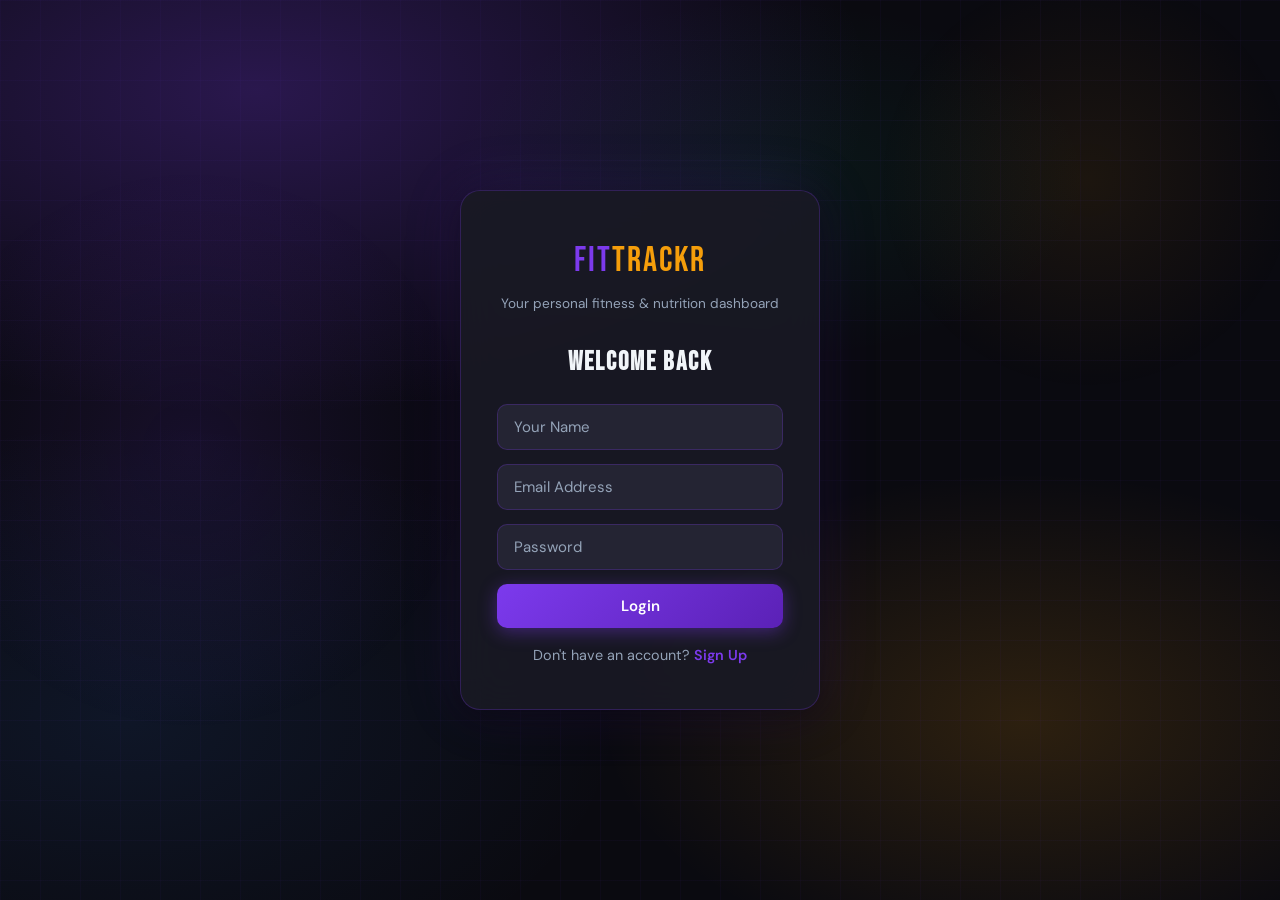
==== index.html @ 2996404b "Add files via upload" ====
<!DOCTYPE html>
<html lang="en">
<head>
  <meta charset="UTF-8">
  <meta name="viewport" content="width=device-width, initial-scale=1.0">
  <title>FitTrackr — Login</title>
  <link rel="stylesheet" href="style.css">
</head>
<body class="auth-page">

  <div class="auth-card">
    <div class="logo">FIT<span style="color:var(--accent)">TRACKR</span></div>
    <p class="tagline">Your personal fitness & nutrition dashboard</p>

    <h2>WELCOME BACK</h2>

    <div id="alertBox" class="alert"></div>

    <form id="loginForm" novalidate>
      <input type="text"     id="name"     class="input-box" placeholder="Your Name"     required autocomplete="name">
      <input type="email"    id="email"    class="input-box" placeholder="Email Address" required autocomplete="email">
      <input type="password" id="password" class="input-box" placeholder="Password"      required autocomplete="current-password">
      <button type="submit" class="btn btn-primary" id="loginBtn">
        <span id="btnText">Login</span>
      </button>
    </form>

    <p class="auth-link">Don't have an account? <a href="signup.html">Sign Up</a></p>
  </div>

  <script>
    // Redirect if already logged in
    if (localStorage.getItem("isLoggedIn") === "true") {
      window.location.href = "dashboard.html";
    }

    const alertBox   = document.getElementById("alertBox");
    const loginForm  = document.getElementById("loginForm");
    const btnText    = document.getElementById("btnText");

    function showAlert(msg, type = "error") {
      alertBox.textContent = msg;
      alertBox.className = `alert alert-${type} show`;
    }

    loginForm.addEventListener("submit", async function (e) {
      e.preventDefault();

      const name     = document.getElementById("name").value.trim();
      const email    = document.getElementById("email").value.trim();
      const password = document.getElementById("password").value;

      if (!name || !email || !password) {
        return showAlert("Please fill in all fields.");
      }

      btnText.textContent = "Logging in…";
      document.getElementById("loginBtn").disabled = true;

      try {
        const res = await fetch("http://localhost:3000/login", {
          method: "POST",
          headers: { "Content-Type": "application/json" },
          body: JSON.stringify({ name, email, password })
        });
        const data = await res.json();

        if (res.ok && data.message === "Login successful") {
          localStorage.setItem("isLoggedIn", "true");
          localStorage.setItem("username", data.name);
          showAlert("Login successful! Redirecting…", "success");
          setTimeout(() => window.location.href = "dashboard.html", 900);
        } else {
          showAlert(data.message || "Invalid credentials. Please try again.");
          btnText.textContent = "Login";
          document.getElementById("loginBtn").disabled = false;
        }
      } catch (err) {
        showAlert("Network error. Is the server running?");
        btnText.textContent = "Login";
        document.getElementById("loginBtn").disabled = false;
      }
    });
  </script>
</body>
</html>
---- style.css ----
/* ===========================
   FitTrackr — Global Styles
   =========================== */

@import url('https://fonts.googleapis.com/css2?family=Bebas+Neue&family=DM+Sans:wght@300;400;500;600;700&display=swap');

/* ── DARK MODE (default) ── */
:root {
  --primary:      #7c3aed;
  --primary-dark: #5b21b6;
  --accent:       #f59e0b;
  --accent2:      #10b981;
  --danger:       #ef4444;
  --bg:           #0f0f13;
  --surface:      #1a1a24;
  --surface2:     #242433;
  --border:       rgba(124,58,237,0.25);
  --text:         #f1f5f9;
  --muted:        #94a3b8;
  --shadow:       0 8px 32px rgba(0,0,0,0.4);
  --radius:       14px;

/* ── LIGHT MODE — applied when body has class="light-mode" ── */
body.light-mode {
  --bg:      #f4f4f8;
  --surface:  #ffffff;
  --surface2: #ebebf3;
  --border:   rgba(124,58,237,0.18);
  --text:     #1a1a2e;
  --muted:    #64748b;
  --shadow:   0 8px 32px rgba(0,0,0,0.10);
}
body.light-mode .sidebar        { background: #ffffff; border-right: 1px solid rgba(124,58,237,0.15); }
body.light-mode .sidebar-logo   { color: var(--primary); }
body.light-mode .nav-item       { color: #64748b; }
body.light-mode .nav-item:hover,
body.light-mode .nav-item.active{ background: rgba(124,58,237,0.10); color: #1a1a2e; }
body.light-mode .card           { background: #ffffff; border-color: rgba(124,58,237,0.15); }
body.light-mode .stat-card      { background: #ffffff; }
body.light-mode .form-input,
body.light-mode .form-select,
body.light-mode .input-box      { background: #f4f4f8; color: #1a1a2e; border-color: rgba(124,58,237,0.2); }
body.light-mode .form-input::placeholder,
body.light-mode .input-box::placeholder { color: #94a3b8; }
body.light-mode .btn-secondary  { background: #ebebf3; color: #1a1a2e; }
body.light-mode .history-item   { background: #ebebf3; }
body.light-mode .workout-table td { color: #1a1a2e; }
body.light-mode .day-block      { background: #f4f4f8; }
body.light-mode .exercise-table td { color: #1a1a2e; }
body.light-mode .chart-wrap     { background: #ebebf3; }
body.light-mode .main-content   { background: #f4f4f8; }
body.light-mode .auth-card      { background: rgba(255,255,255,0.95); }
body.light-mode .btn-logout     { background: rgba(239,68,68,0.08); }
  --font-head:    'Bebas Neue', sans-serif;
  --font-body:    'DM Sans', sans-serif;
}

*, *::before, *::after { box-sizing: border-box; margin: 0; padding: 0; }
html  { scroll-behavior: smooth; }

body {
  font-family: var(--font-body);
  background:  var(--bg);
  color:       var(--text);
  min-height:  100vh;
  line-height: 1.6;
}

/* ─── Auth pages (login + signup) ─── */
body.auth-page {
  display:         flex;
  align-items:     center;
  justify-content: center;
  position:        relative;
  overflow:        hidden;

  /* Deep dark base */
  background-color: #0a0a10;

  /* Layered gradient mesh — no image needed */
  background-image:
    radial-gradient(ellipse 80% 60% at 20% 10%,  rgba(124,58,237,0.28) 0%, transparent 60%),
    radial-gradient(ellipse 60% 50% at 80% 80%,  rgba(245,158,11,0.15) 0%, transparent 55%),
    radial-gradient(ellipse 50% 40% at 60% 20%,  rgba(16,185,129,0.08) 0%, transparent 50%),
    radial-gradient(ellipse 70% 60% at 10% 80%,  rgba(59,130,246,0.10) 0%, transparent 55%);
}

/* Animated floating orbs for depth */
body.auth-page::before {
  content:       '';
  position:      fixed; inset: 0;
  z-index:       0;
  pointer-events: none;

  background-image:
    radial-gradient(circle 400px at 15% 50%, rgba(124,58,237,0.12) 0%, transparent 70%),
    radial-gradient(circle 300px at 85% 20%, rgba(245,158,11,0.08) 0%, transparent 70%);

  animation: bgFloat 12s ease-in-out infinite alternate;
}

body.auth-page::after {
  content:  '';
  position: fixed; inset: 0;
  z-index:  0;
  pointer-events: none;

  /* Subtle grid pattern overlay */
  background-image:
    linear-gradient(rgba(124,58,237,0.04) 1px, transparent 1px),
    linear-gradient(90deg, rgba(124,58,237,0.04) 1px, transparent 1px);
  background-size: 40px 40px;
}

@keyframes bgFloat {
  0%   { transform: translate(0, 0) scale(1); }
  50%  { transform: translate(20px, -15px) scale(1.05); }
  100% { transform: translate(-10px, 10px) scale(0.98); }
}

.auth-card {
  position:        relative; z-index: 1;
  background:      rgba(26,26,36,0.92);
  border:          1px solid var(--border);
  backdrop-filter: blur(20px);
  padding:         42px 36px;
  border-radius:   20px;
  width:           360px;
  box-shadow:      var(--shadow), 0 0 60px rgba(124,58,237,0.15);
  animation:       fadeUp 0.5s ease both;
}
.auth-card .logo {
  font-family:    var(--font-head);
  font-size:      2.2rem;
  letter-spacing: 2px;
  color:          var(--primary);
  text-align:     center;
  margin-bottom:  4px;
}
.auth-card .tagline {
  text-align:    center;
  color:         var(--muted);
  font-size:     .85rem;
  margin-bottom: 28px;
}
.auth-card h2 {
  font-family:    var(--font-head);
  letter-spacing: 2px;
  font-size:      1.6rem;
  margin-bottom:  20px;
  text-align:     center;
  color:          var(--text);
}

/* ─── Inputs ─── */
.input-box {
  width:        100%;
  padding:      12px 16px;
  margin-bottom: 14px;
  background:   var(--surface2);
  border:       1px solid var(--border);
  border-radius: 10px;
  color:        var(--text);
  font-family:  var(--font-body);
  font-size:    15px;
  transition:   border-color .2s, box-shadow .2s;
  outline:      none;
}
.input-box:focus {
  border-color: var(--primary);
  box-shadow:   0 0 0 3px rgba(124,58,237,0.18);
}
.input-box::placeholder { color: var(--muted); }

/* ─── Buttons ─── */
.btn {
  display:         inline-flex;
  align-items:     center;
  justify-content: center;
  gap:             8px;
  padding:         12px 20px;
  border:          none;
  border-radius:   10px;
  font-family:     var(--font-body);
  font-size:       15px;
  font-weight:     600;
  cursor:          pointer;
  transition:      transform .15s, box-shadow .2s, opacity .2s;
}
.btn:hover  { transform: translateY(-1px); opacity: .92; }
.btn:active { transform: translateY(0); }
.btn:disabled { opacity: .5; cursor: not-allowed; transform: none; }

.btn-primary   { width:100%; background: linear-gradient(135deg, var(--primary), var(--primary-dark)); color:#fff; box-shadow: 0 4px 18px rgba(124,58,237,0.4); }
.btn-secondary { background: var(--surface2); color: var(--text); border: 1px solid var(--border); }
.btn-danger    { background: var(--danger);  color: #fff; }
.btn-success   { background: var(--accent2); color: #fff; }
.btn-warning   { background: var(--accent);  color: #111; }
.btn-google    { width:100%; background:#fff; color:#444; font-weight:600; margin-bottom:12px; border:1px solid #ddd; }
.btn-ai        { background: linear-gradient(135deg, #7c3aed, #f59e0b); color:#fff; box-shadow: 0 4px 18px rgba(124,58,237,0.35); }

.auth-link   { text-align:center; margin-top:16px; color:var(--muted); font-size:.9rem; }
.auth-link a { color:var(--primary); text-decoration:none; font-weight:600; }
.auth-link a:hover { text-decoration: underline; }

/* ─── App shell (sidebar + main) ─── */
.app-shell { display: flex; min-height: 100vh; }

.sidebar {
  width:           240px;
  background:      var(--surface);
  border-right:    1px solid var(--border);
  display:         flex;
  flex-direction:  column;
  padding:         28px 16px;
  position:        fixed;
  top:0; left:0;
  height:          100vh;
  z-index:         100;
  overflow-y:      auto;
  overflow-x:      hidden;
}
/* Thin scrollbar so logout is always reachable */
.sidebar::-webkit-scrollbar       { width: 3px; }
.sidebar::-webkit-scrollbar-track { background: transparent; }
.sidebar::-webkit-scrollbar-thumb { background: rgba(124,58,237,0.25); border-radius: 4px; }
.sidebar nav { flex-shrink: 0; }
.sidebar-logo {
  font-family:    var(--font-head);
  font-size:      2rem;
  color:          var(--primary);
  letter-spacing: 3px;
  padding:        0 12px 28px;
  border-bottom:  1px solid var(--border);
  margin-bottom:  20px;
}
.sidebar-logo span { color: var(--accent); }

.nav-item {
  display:        flex;
  align-items:    center;
  gap:            12px;
  padding:        9px 14px;
  border-radius:  10px;
  color:          var(--muted);
  text-decoration: none;
  font-weight:    500;
  font-size:      14px;
  transition:     background .2s, color .2s;
  cursor:         pointer;
  margin-bottom:  2px;
  border:         none;
  background:     none;
  width:          100%;
  text-align:     left;
}
.nav-item:hover,
.nav-item.active { background: rgba(124,58,237,0.15); color: var(--text); }
.nav-item .icon  { font-size: 1.2rem; width: 22px; text-align: center; }

.sidebar-bottom { margin-top: auto; }
.btn-logout {
  width:         100%;
  padding:       12px;
  background:    rgba(239,68,68,0.12);
  border:        1px solid rgba(239,68,68,0.3);
  color:         var(--danger);
  border-radius: 10px;
  font-weight:   600;
  cursor:        pointer;
  font-family:   var(--font-body);
  font-size:     15px;
  transition:    background .2s;
}
.btn-logout:hover { background: rgba(239,68,68,0.22); }

.main-content {
  margin-left: 240px;
  flex:         1;
  padding:      32px;
  background:   var(--bg);
  min-height:   100vh;
}

/* ─── Page header ─── */
.page-header             { margin-bottom: 28px; }
.page-header h1          { font-family:var(--font-head); font-size:2.4rem; letter-spacing:2px; color:var(--text); }
.page-header p           { color:var(--muted); margin-top:4px; }

/* ─── Cards ─── */
.card {
  background:    var(--surface);
  border:        1px solid var(--border);
  border-radius: var(--radius);
  padding:       24px;
  box-shadow:    var(--shadow);
}
.card-grid {
  display:               grid;
  grid-template-columns: repeat(auto-fit, minmax(200px,1fr));
  gap:                   18px;
  margin-bottom:         24px;
}

.stat-card {
  background:    var(--surface);
  border:        1px solid var(--border);
  border-radius: var(--radius);
  padding:       22px 20px;
  position:      relative;
  overflow:      hidden;
  transition:    transform .2s, box-shadow .2s;
}
.stat-card:hover { transform:translateY(-3px); box-shadow:0 12px 40px rgba(0,0,0,0.5); }
.stat-card::before { content:''; position:absolute; top:0; left:0; right:0; height:3px; }
.stat-card.purple::before { background: var(--primary); }
.stat-card.amber::before  { background: var(--accent); }
.stat-card.green::before  { background: var(--accent2); }
.stat-card.red::before    { background: var(--danger); }
.stat-card.blue::before   { background: #3b82f6; }

.stat-icon  { font-size:2rem; margin-bottom:10px; }
.stat-value { font-family:var(--font-head); font-size:2.2rem; letter-spacing:1px; color:var(--text); line-height:1; }
.stat-label { color:var(--muted); font-size:.85rem; margin-top:4px; }

/* ─── Progress bars ─── */
.progress-wrap  { margin: 12px 0; }
.progress-label { display:flex; justify-content:space-between; font-size:.85rem; color:var(--muted); margin-bottom:6px; }
.progress-bar   { width:100%; height:10px; background:var(--surface2); border-radius:20px; overflow:hidden; }
.progress-fill  { height:100%; width:0%; border-radius:20px; transition:width .6s cubic-bezier(.4,0,.2,1); }
.progress-fill.purple { background: linear-gradient(90deg, var(--primary), #a78bfa); }
.progress-fill.amber  { background: linear-gradient(90deg, var(--accent),  #fcd34d); }
.progress-fill.green  { background: linear-gradient(90deg, var(--accent2), #6ee7b7); }
.progress-fill.blue   { background: linear-gradient(90deg, #3b82f6, #93c5fd); }

/* ─── Form elements ─── */
.form-group  { margin-bottom: 18px; }
.form-label  { display:block; font-size:.85rem; font-weight:600; color:var(--muted); margin-bottom:6px; text-transform:uppercase; letter-spacing:.8px; }
.form-input,
.form-select {
  width:         100%;
  padding:       11px 14px;
  background:    var(--surface2);
  border:        1px solid var(--border);
  border-radius: 10px;
  color:         var(--text);
  font-family:   var(--font-body);
  font-size:     15px;
  outline:       none;
  transition:    border-color .2s, box-shadow .2s;
}
.form-input:focus,
.form-select:focus { border-color:var(--primary); box-shadow:0 0 0 3px rgba(124,58,237,0.18); }
.form-input::placeholder { color: var(--muted); }
.form-select option      { background: var(--surface2); }

/* ─── Alerts ─── */
.alert         { padding:12px 16px; border-radius:10px; font-size:.9rem; margin:12px 0; display:none; }
.alert.show    { display: block; }
.alert-success { background:rgba(16,185,129,0.12); border:1px solid rgba(16,185,129,0.35); color:#6ee7b7; }
.alert-error   { background:rgba(239,68,68,0.12);  border:1px solid rgba(239,68,68,0.35);  color:#fca5a5; }
.alert-info    { background:rgba(59,130,246,0.12); border:1px solid rgba(59,130,246,0.35); color:#93c5fd; }

/* ─── Section titles ─── */
.section-title { font-family:var(--font-head); letter-spacing:1.5px; font-size:1.3rem; margin-bottom:16px; color:var(--text); }

/* ─── History list ─── */
.history-list  { list-style: none; }
.history-item  { display:flex; justify-content:space-between; align-items:center; padding:11px 14px; background:var(--surface2); border-radius:8px; margin-bottom:8px; font-size:.9rem; color:var(--muted); }
.history-item span { color:var(--text); font-weight:600; }

/* ─── Toggle switches ─── */
.toggle-row         { display:flex; justify-content:space-between; align-items:center; padding:14px 0; border-bottom:1px solid var(--border); }
.toggle-row:last-child { border-bottom: none; }
.toggle-label       { font-weight: 500; }
.toggle             { width:44px; height:24px; background:var(--surface2); border-radius:20px; position:relative; cursor:pointer; border:1px solid var(--border); transition:background .3s; }
.toggle::after      { content:''; width:18px; height:18px; background:#fff; border-radius:50%; position:absolute; top:2px; left:2px; transition:left .25s; }
.toggle.on          { background:var(--primary); border-color:var(--primary); }
.toggle.on::after   { left: 22px; }

/* ─── Water glass ─── */
.water-glass         { width:80px; height:120px; border:2px solid #3b82f6; border-radius:0 0 12px 12px; margin:16px auto; position:relative; overflow:hidden; background:rgba(59,130,246,0.06); }
#water-glass-fill    { width:100%; height:0%; background:linear-gradient(0deg,#3b82f6,#93c5fd); position:absolute; bottom:0; transition:height .6s ease; }

/* ─── BMI badges ─── */
.bmi-badge          { display:inline-block; padding:6px 14px; border-radius:20px; font-weight:700; font-size:.9rem; }
.bmi-normal         { background:rgba(16,185,129,0.15); color:var(--accent2); }
.bmi-under          { background:rgba(59,130,246,0.15); color:#93c5fd; }
.bmi-over           { background:rgba(245,158,11,0.15); color:var(--accent); }
.bmi-obese          { background:rgba(239,68,68,0.15);  color:var(--danger); }

/* ─── Workout table ─── */
.workout-table      { width:100%; border-collapse:collapse; }
.workout-table th   { text-align:left; padding:10px 12px; font-size:.78rem; text-transform:uppercase; letter-spacing:.8px; color:var(--muted); border-bottom:1px solid var(--border); }
.workout-table td   { padding:12px 12px; border-bottom:1px solid rgba(255,255,255,0.04); font-size:.9rem; }
.workout-table tr:last-child td { border-bottom: none; }

.badge              { padding:3px 10px; border-radius:20px; font-size:.78rem; font-weight:600; }
.badge-cardio       { background:rgba(245,158,11,0.15); color:var(--accent); }
.badge-strength     { background:rgba(124,58,237,0.15); color:#a78bfa; }
.badge-flex         { background:rgba(16,185,129,0.15); color:var(--accent2); }

/* ─── Chart container ─── */
.chart-wrap { position:relative; background:var(--surface2); border-radius:var(--radius); padding:16px; margin-top:16px; }

/* ══════════════════════════════════════
   AI WORKOUT PLANNER — specific styles
   ══════════════════════════════════════ */

/* Glowing AI header */
.ai-header {
  display:         flex;
  align-items:     center;
  gap:             14px;
  margin-bottom:   28px;
}
.ai-header h1 {
  font-family:    var(--font-head);
  font-size:      2.4rem;
  letter-spacing: 2px;
  background:     linear-gradient(135deg, #a78bfa, #f59e0b);
  -webkit-background-clip: text;
  -webkit-text-fill-color: transparent;
  background-clip: text;
}
.ai-badge {
  padding:       5px 12px;
  background:    linear-gradient(135deg, rgba(124,58,237,0.25), rgba(245,158,11,0.25));
  border:        1px solid rgba(124,58,237,0.4);
  border-radius: 20px;
  font-size:     .78rem;
  font-weight:   700;
  color:         #a78bfa;
  letter-spacing: 1px;
  text-transform: uppercase;
}

/* AI form card — glowing border */
.ai-form-card {
  background:    var(--surface);
  border:        1px solid rgba(124,58,237,0.35);
  border-radius: var(--radius);
  padding:       28px;
  box-shadow:    var(--shadow), 0 0 40px rgba(124,58,237,0.08);
}

/* Generate button — gradient pulse */
.btn-generate {
  width:       100%;
  padding:     14px;
  background:  linear-gradient(135deg, #7c3aed, #f59e0b);
  color:       #fff;
  border:      none;
  border-radius: 10px;
  font-family: var(--font-body);
  font-size:   16px;
  font-weight: 700;
  cursor:      pointer;
  letter-spacing: .5px;
  transition:  transform .2s, box-shadow .2s, opacity .2s;
  box-shadow:  0 4px 24px rgba(124,58,237,0.4);
}
.btn-generate:hover    { transform:translateY(-2px); box-shadow:0 8px 32px rgba(124,58,237,0.55); }
.btn-generate:active   { transform:translateY(0); }
.btn-generate:disabled { opacity:.55; cursor:not-allowed; transform:none; }

/* Loading animation */
.ai-loading {
  display:         none;
  text-align:      center;
  padding:         40px 20px;
  color:           var(--muted);
}
.ai-loading.show { display: block; }
.ai-spinner {
  width:            48px;
  height:           48px;
  border:           3px solid var(--surface2);
  border-top-color: var(--primary);
  border-radius:    50%;
  margin:           0 auto 16px;
  animation:        spin 0.8s linear infinite;
}
.ai-loading p { font-size:.95rem; }
.ai-loading small { color:var(--muted); font-size:.82rem; }

/* AI plan output box */
.ai-plan-output {
  display:       none;
  background:    var(--surface);
  border:        1px solid rgba(124,58,237,0.3);
  border-radius: var(--radius);
  padding:       28px;
  box-shadow:    var(--shadow), 0 0 40px rgba(124,58,237,0.06);
  animation:     fadeUp 0.4s ease both;
}
.ai-plan-output.show { display: block; }

.plan-meta {
  display:       flex;
  gap:           10px;
  flex-wrap:     wrap;
  margin-bottom: 20px;
  padding-bottom: 16px;
  border-bottom: 1px solid var(--border);
}
.plan-tag {
  padding:       5px 12px;
  border-radius: 20px;
  font-size:     .82rem;
  font-weight:   600;
  background:    var(--surface2);
  color:         var(--muted);
  border:        1px solid var(--border);
}
.plan-tag.highlight {
  background:   rgba(124,58,237,0.15);
  color:        #a78bfa;
  border-color: rgba(124,58,237,0.35);
}

/* Rendered plan text */
.plan-text {
  font-size:   .92rem;
  line-height: 1.85;
  color:       var(--text);
  white-space: pre-wrap;   /* preserves line breaks from Claude */
}
.plan-text strong { color: var(--accent); }

/* Plan action buttons */
.plan-actions { display:flex; gap:12px; margin-top:20px; flex-wrap:wrap; }

/* Saved plans history */
.saved-plan-item {
  background:    var(--surface2);
  border:        1px solid var(--border);
  border-radius: 10px;
  padding:       14px 16px;
  margin-bottom: 10px;
  cursor:        pointer;
  transition:    border-color .2s, background .2s;
}
.saved-plan-item:hover { border-color:var(--primary); background:rgba(124,58,237,0.06); }
.saved-plan-meta  { display:flex; justify-content:space-between; align-items:center; }
.saved-plan-title { font-weight:600; font-size:.95rem; color:var(--text); }
.saved-plan-date  { font-size:.8rem; color:var(--muted); }
.saved-plan-tags  { margin-top:6px; display:flex; gap:8px; }

/* ─── Animations ─── */
@keyframes fadeUp { from { opacity:0; transform:translateY(20px); } to { opacity:1; transform:translateY(0); } }
@keyframes spin   { to { transform: rotate(360deg); } }
@keyframes pulse  { 0%,100% { opacity:1; } 50% { opacity:.6; } }
.pulse { animation: pulse 2s infinite; }

/* ─── Responsive ─── */
@media (max-width: 768px) {
  .sidebar       { transform: translateX(-100%); }
  .sidebar.open  { transform: translateX(0); }
  .main-content  { margin-left: 0; padding: 20px; }
  .card-grid     { grid-template-columns: 1fr 1fr; }
}

/* ─── Scrollbar ─── */
::-webkit-scrollbar       { width: 6px; }
::-webkit-scrollbar-track { background: var(--bg); }
::-webkit-scrollbar-thumb { background: var(--border); border-radius: 4px; }
/* ── Profile popup (avatar click) ── */
.profile-popup {
  position:      absolute;
  top:           54px;
  right:         0;
  width:         260px;
  background:    var(--surface);
  border:        1px solid rgba(124,58,237,0.3);
  border-radius: 16px;
  box-shadow:    0 16px 48px rgba(0,0,0,0.5), 0 0 0 1px rgba(124,58,237,0.1);
  z-index:       999;
  overflow:      hidden;
  opacity:       0;
  transform:     translateY(-8px) scale(0.97);
  pointer-events:none;
  transition:    opacity .2s ease, transform .2s cubic-bezier(0.34,1.3,0.64,1);
}
.profile-popup.open {
  opacity:       1;
  transform:     translateY(0) scale(1);
  pointer-events:auto;
}
.pp-header {
  background:    linear-gradient(135deg, rgba(124,58,237,0.15), rgba(245,158,11,0.08));
  padding:       18px 18px 14px;
  display:       flex;
  align-items:   center;
  gap:           14px;
  border-bottom: 1px solid var(--border);
}
.pp-avatar {
  width:           48px;
  height:          48px;
  border-radius:   50%;
  background:      linear-gradient(135deg, #7c3aed, #f59e0b);
  display:         flex;
  align-items:     center;
  justify-content: center;
  font-size:       1.3rem;
  font-weight:     700;
  color:           #fff;
  flex-shrink:     0;
  box-shadow:      0 4px 12px rgba(124,58,237,0.4);
}
.pp-name      { font-weight:700; font-size:1rem; color:var(--text); }
.pp-email     { font-size:.78rem; color:var(--muted); margin-top:2px; }
.pp-body      { padding:10px 12px; }
.pp-stat-row  {
  display:        grid;
  grid-template-columns: 1fr 1fr 1fr;
  gap:            8px;
  margin-bottom:  10px;
}
.pp-stat {
  background:    var(--surface2);
  border-radius: 10px;
  padding:       10px 8px;
  text-align:    center;
}
.pp-stat-val   { font-family:'Bebas Neue',sans-serif; font-size:1.3rem; color:var(--text); line-height:1; }
.pp-stat-label { font-size:.68rem; color:var(--muted); margin-top:3px; text-transform:uppercase; letter-spacing:.5px; }
.pp-actions    { display:flex; flex-direction:column; gap:6px; padding:8px 12px 12px; border-top:1px solid var(--border); }
.pp-btn {
  display:       block;
  padding:       9px 14px;
  border-radius: 10px;
  font-family:   'DM Sans',sans-serif;
  font-size:     .88rem;
  font-weight:   600;
  cursor:        pointer;
  border:        none;
  text-align:    left;
  transition:    background .2s;
  width:         100%;
  text-decoration: none;
}
.pp-btn-profile  { background:rgba(124,58,237,0.1); color:#a78bfa; }
.pp-btn-profile:hover { background:rgba(124,58,237,0.2); }
.pp-btn-settings { background:var(--surface2); color:var(--muted); }
.pp-btn-settings:hover { background:rgba(255,255,255,0.06); color:var(--text); }
.pp-btn-logout   { background:rgba(239,68,68,0.1); color:#fca5a5; }
.pp-btn-logout:hover { background:rgba(239,68,68,0.2); }
.avatar-wrap     { position:relative; }
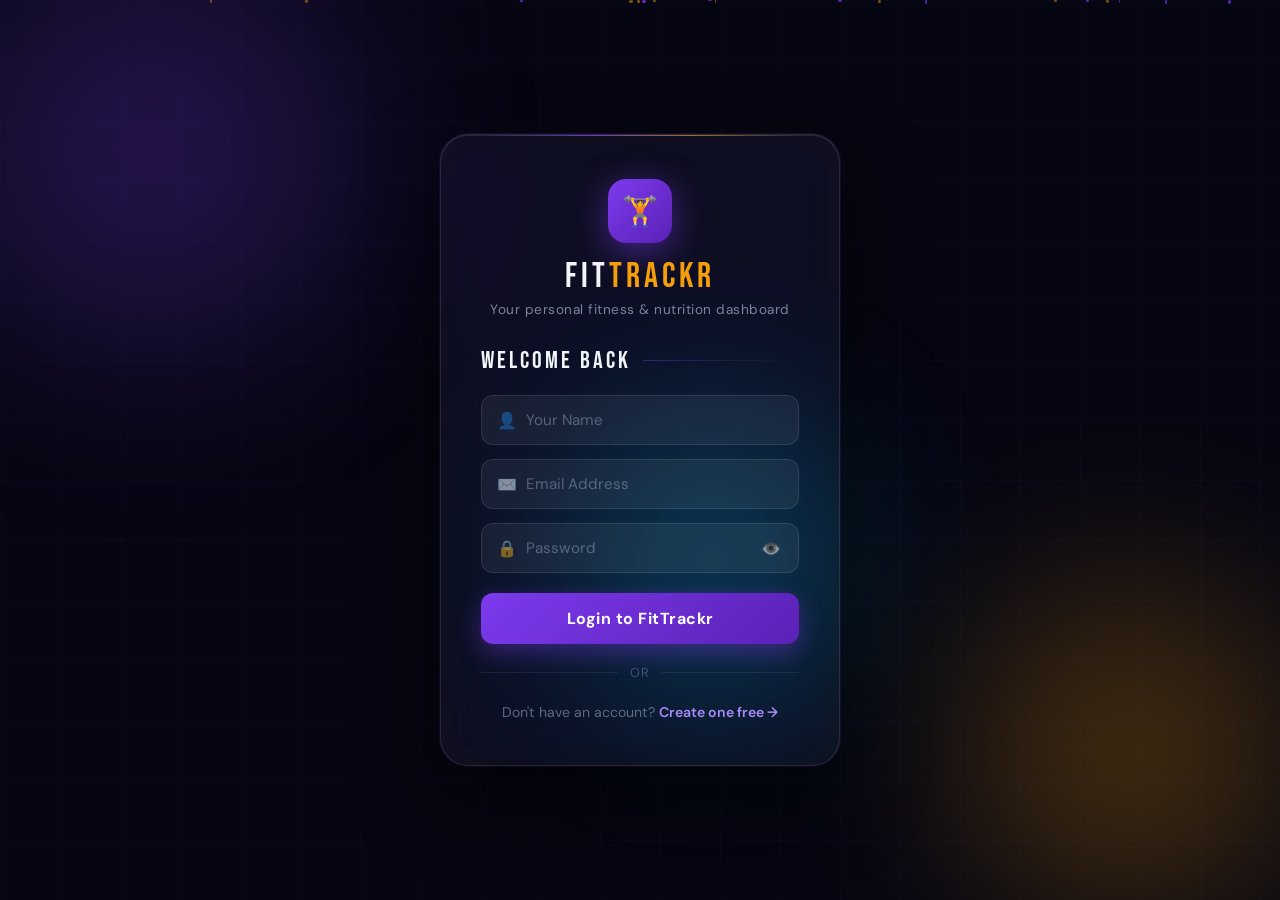
==== commit b6a0e66e: "index.html" ====
--- a/index.html
+++ b/index.html
@@ -4,83 +4,472 @@
   <meta charset="UTF-8">
   <meta name="viewport" content="width=device-width, initial-scale=1.0">
   <title>FitTrackr — Login</title>
-  <link rel="stylesheet" href="style.css">
+  <link href="https://fonts.googleapis.com/css2?family=Bebas+Neue&family=DM+Sans:wght@300;400;500;600;700&display=swap" rel="stylesheet">
+  <style>
+    *, *::before, *::after { box-sizing: border-box; margin: 0; padding: 0; }
+
+    :root {
+      --primary:   #7c3aed;
+      --accent:    #f59e0b;
+      --danger:    #ef4444;
+      --success:   #10b981;
+      --glass-bg:  rgba(255,255,255,0.05);
+      --glass-border: rgba(255,255,255,0.12);
+      --text:      #f1f5f9;
+      --muted:     #94a3b8;
+    }
+
+    body {
+      min-height:      100vh;
+      display:         flex;
+      align-items:     center;
+      justify-content: center;
+      font-family:     'DM Sans', sans-serif;
+      background:      #060612;
+      overflow:        hidden;
+      position:        relative;
+    }
+
+    /* ── Animated mesh background ── */
+    .bg {
+      position: fixed;
+      inset:    0;
+      z-index:  0;
+    }
+    .orb {
+      position:      absolute;
+      border-radius: 50%;
+      filter:        blur(80px);
+      opacity:       0.35;
+      animation:     drift 12s ease-in-out infinite;
+    }
+    .orb-1 { width:600px; height:600px; background:radial-gradient(#7c3aed,transparent 70%); top:-150px; left:-150px; animation-delay:0s; }
+    .orb-2 { width:500px; height:500px; background:radial-gradient(#f59e0b,transparent 70%); bottom:-100px; right:-100px; animation-delay:-4s; }
+    .orb-3 { width:400px; height:400px; background:radial-gradient(#06b6d4,transparent 70%); top:40%; left:40%; animation-delay:-8s; }
+
+    @keyframes drift {
+      0%,100% { transform: translate(0,0) scale(1); }
+      33%      { transform: translate(40px,-30px) scale(1.05); }
+      66%      { transform: translate(-30px,40px) scale(0.95); }
+    }
+
+    /* Grid lines overlay */
+    .grid-overlay {
+      position: fixed;
+      inset:    0;
+      background-image:
+        linear-gradient(rgba(124,58,237,0.04) 1px, transparent 1px),
+        linear-gradient(90deg, rgba(124,58,237,0.04) 1px, transparent 1px);
+      background-size: 60px 60px;
+      z-index: 0;
+    }
+
+    /* Floating particles */
+    .particles { position:fixed; inset:0; z-index:0; overflow:hidden; }
+    .particle {
+      position:      absolute;
+      width:         3px; height:3px;
+      border-radius: 50%;
+      background:    rgba(124,58,237,0.6);
+      animation:     float-up linear infinite;
+    }
+    @keyframes float-up {
+      0%   { transform:translateY(100vh) scale(0); opacity:0; }
+      10%  { opacity:1; }
+      90%  { opacity:1; }
+      100% { transform:translateY(-100px) scale(1); opacity:0; }
+    }
+
+    /* ── Card ── */
+    .auth-wrap {
+      position:   relative;
+      z-index:    10;
+      width:      100%;
+      max-width:  440px;
+      padding:    20px;
+      animation:  card-in 0.7s cubic-bezier(0.34,1.3,0.64,1) both;
+    }
+    @keyframes card-in {
+      from { opacity:0; transform:translateY(40px) scale(0.96); }
+      to   { opacity:1; transform:translateY(0)    scale(1); }
+    }
+
+    .glass-card {
+      background:    rgba(255,255,255,0.04);
+      backdrop-filter: blur(24px) saturate(180%);
+      -webkit-backdrop-filter: blur(24px) saturate(180%);
+      border:        1px solid rgba(255,255,255,0.1);
+      border-radius: 28px;
+      padding:       44px 40px;
+      box-shadow:
+        0 32px 80px rgba(0,0,0,0.6),
+        0 0 0 1px rgba(124,58,237,0.15),
+        inset 0 1px 0 rgba(255,255,255,0.1);
+      position: relative;
+      overflow: hidden;
+    }
+
+    /* Shimmer top edge */
+    .glass-card::before {
+      content:  '';
+      position: absolute;
+      top: 0; left: 10%; right: 10%;
+      height: 1px;
+      background: linear-gradient(90deg, transparent, rgba(124,58,237,0.8), rgba(245,158,11,0.6), transparent);
+    }
+
+    /* ── Logo ── */
+    .logo-wrap { text-align:center; margin-bottom:8px; }
+    .logo-icon {
+      width:            64px; height:64px;
+      border-radius:    18px;
+      background:       linear-gradient(135deg, #7c3aed, #5b21b6);
+      display:          inline-flex;
+      align-items:      center;
+      justify-content:  center;
+      font-size:        1.8rem;
+      margin-bottom:    16px;
+      box-shadow:       0 8px 32px rgba(124,58,237,0.5);
+      animation:        logo-pulse 3s ease-in-out infinite;
+    }
+    @keyframes logo-pulse {
+      0%,100% { box-shadow:0 8px 32px rgba(124,58,237,0.5); }
+      50%     { box-shadow:0 8px 48px rgba(124,58,237,0.8), 0 0 0 8px rgba(124,58,237,0.1); }
+    }
+
+    .logo-text {
+      font-family:    'Bebas Neue', sans-serif;
+      font-size:      2.2rem;
+      letter-spacing: 4px;
+      color:          #f1f5f9;
+      line-height:    1;
+    }
+    .logo-text span { color: #f59e0b; }
+    .tagline {
+      color:      rgba(148,163,184,0.8);
+      font-size:  .85rem;
+      margin-top: 6px;
+      letter-spacing: .5px;
+    }
+
+    /* ── Heading ── */
+    .auth-heading {
+      font-family:    'Bebas Neue', sans-serif;
+      font-size:      1.5rem;
+      letter-spacing: 3px;
+      color:          var(--text);
+      margin:         28px 0 20px;
+      position:       relative;
+      display:        flex;
+      align-items:    center;
+      gap:            12px;
+    }
+    .auth-heading::after {
+      content:  '';
+      flex:     1;
+      height:   1px;
+      background: linear-gradient(90deg, rgba(124,58,237,0.4), transparent);
+    }
+
+    /* ── Alert ── */
+    .alert {
+      border-radius: 10px;
+      padding:       10px 14px;
+      font-size:     .85rem;
+      font-weight:   500;
+      margin-bottom: 16px;
+      display:       none;
+      animation:     fadeIn .25s ease;
+    }
+    .alert.show        { display:block; }
+    .alert-error       { background:rgba(239,68,68,0.15);  border:1px solid rgba(239,68,68,0.3);  color:#fca5a5; }
+    .alert-success     { background:rgba(16,185,129,0.15); border:1px solid rgba(16,185,129,0.3); color:#6ee7b7; }
+    .alert-info        { background:rgba(59,130,246,0.15); border:1px solid rgba(59,130,246,0.3); color:#93c5fd; }
+    @keyframes fadeIn { from{opacity:0;transform:translateY(-4px)} to{opacity:1;transform:translateY(0)} }
+
+    /* ── Input group ── */
+    .input-group {
+      position:      relative;
+      margin-bottom: 14px;
+    }
+    .input-icon {
+      position:   absolute;
+      left:       16px;
+      top:        50%;
+      transform:  translateY(-50%);
+      font-size:  1rem;
+      opacity:    .5;
+      pointer-events: none;
+      transition: opacity .2s;
+    }
+    .glass-input {
+      width:           100%;
+      padding:         14px 16px 14px 44px;
+      background:      rgba(255,255,255,0.06);
+      border:          1px solid rgba(255,255,255,0.1);
+      border-radius:   12px;
+      color:           var(--text);
+      font-family:     'DM Sans', sans-serif;
+      font-size:       .95rem;
+      outline:         none;
+      transition:      border-color .2s, background .2s, box-shadow .2s;
+    }
+    .glass-input::placeholder { color: rgba(148,163,184,0.5); }
+    .glass-input:focus {
+      border-color: rgba(124,58,237,0.6);
+      background:   rgba(124,58,237,0.08);
+      box-shadow:   0 0 0 3px rgba(124,58,237,0.15);
+    }
+    .glass-input:focus + .input-icon,
+    .input-group:focus-within .input-icon { opacity:1; }
+
+    /* ── Submit button ── */
+    .btn-submit {
+      width:         100%;
+      padding:       15px;
+      margin-top:    6px;
+      background:    linear-gradient(135deg, #7c3aed, #5b21b6);
+      border:        none;
+      border-radius: 12px;
+      color:         #fff;
+      font-family:   'DM Sans', sans-serif;
+      font-size:     1rem;
+      font-weight:   700;
+      letter-spacing:.5px;
+      cursor:        pointer;
+      position:      relative;
+      overflow:      hidden;
+      transition:    transform .2s, box-shadow .2s;
+      box-shadow:    0 8px 24px rgba(124,58,237,0.4);
+    }
+    .btn-submit::before {
+      content:    '';
+      position:   absolute;
+      inset:      0;
+      background: linear-gradient(135deg, rgba(255,255,255,0.15), transparent);
+      opacity:    0;
+      transition: opacity .2s;
+    }
+    .btn-submit:hover  { transform:translateY(-2px); box-shadow:0 12px 32px rgba(124,58,237,0.55); }
+    .btn-submit:hover::before { opacity:1; }
+    .btn-submit:active { transform:translateY(0); }
+    .btn-submit:disabled { opacity:.6; cursor:not-allowed; transform:none; }
+
+    /* Shimmer sweep on hover */
+    .btn-submit::after {
+      content:    '';
+      position:   absolute;
+      top: 0; left:-100%;
+      width:50%; height:100%;
+      background: linear-gradient(90deg, transparent, rgba(255,255,255,0.2), transparent);
+      transform:  skewX(-20deg);
+      transition: left .5s;
+    }
+    .btn-submit:hover::after { left:150%; }
+
+    /* ── Divider ── */
+    .divider {
+      display:        flex;
+      align-items:    center;
+      gap:            12px;
+      margin:         20px 0;
+      color:          rgba(148,163,184,0.4);
+      font-size:      .8rem;
+      letter-spacing: 1px;
+    }
+    .divider::before, .divider::after {
+      content:    '';
+      flex:       1;
+      height:     1px;
+      background: rgba(255,255,255,0.08);
+    }
+
+    /* ── Features row ── */
+    .features {
+      display:   flex;
+      gap:       8px;
+      margin-top:20px;
+      flex-wrap: wrap;
+    }
+    .feat-chip {
+      flex:          1;
+      min-width:     80px;
+      padding:       10px 8px;
+      background:    rgba(255,255,255,0.04);
+      border:        1px solid rgba(255,255,255,0.07);
+      border-radius: 10px;
+      text-align:    center;
+      font-size:     .72rem;
+      color:         rgba(148,163,184,0.7);
+      line-height:   1.4;
+    }
+    .feat-chip span { display:block; font-size:1.2rem; margin-bottom:4px; }
+
+    /* ── Auth link ── */
+    .auth-link {
+      text-align:  center;
+      margin-top:  22px;
+      color:       rgba(148,163,184,0.6);
+      font-size:   .88rem;
+    }
+    .auth-link a {
+      color:           #a78bfa;
+      text-decoration: none;
+      font-weight:     600;
+      transition:      color .2s;
+    }
+    .auth-link a:hover { color:#f59e0b; }
+
+    /* ── Password toggle ── */
+    .pw-toggle {
+      position:   absolute;
+      right:      14px;
+      top:        50%;
+      transform:  translateY(-50%);
+      background: none;
+      border:     none;
+      color:      rgba(148,163,184,0.5);
+      cursor:     pointer;
+      font-size:  1rem;
+      padding:    4px;
+      transition: color .2s;
+    }
+    .pw-toggle:hover { color:var(--text); }
+  </style>
 </head>
-<body class="auth-page">
-
-  <div class="auth-card">
-    <div class="logo">FIT<span style="color:var(--accent)">TRACKR</span></div>
-    <p class="tagline">Your personal fitness & nutrition dashboard</p>
-
-    <h2>WELCOME BACK</h2>
+<body>
+
+<!-- Background -->
+<div class="bg">
+  <div class="orb orb-1"></div>
+  <div class="orb orb-2"></div>
+  <div class="orb orb-3"></div>
+</div>
+<div class="grid-overlay"></div>
+<div class="particles" id="particles"></div>
+
+<!-- Card -->
+<div class="auth-wrap">
+  <div class="glass-card">
+
+    <!-- Logo -->
+    <div class="logo-wrap">
+      <div class="logo-icon">🏋️</div>
+      <div class="logo-text">FIT<span>TRACKR</span></div>
+      <p class="tagline">Your personal fitness & nutrition dashboard</p>
+    </div>
+
+    <div class="auth-heading">WELCOME BACK</div>
 
     <div id="alertBox" class="alert"></div>
 
     <form id="loginForm" novalidate>
-      <input type="text"     id="name"     class="input-box" placeholder="Your Name"     required autocomplete="name">
-      <input type="email"    id="email"    class="input-box" placeholder="Email Address" required autocomplete="email">
-      <input type="password" id="password" class="input-box" placeholder="Password"      required autocomplete="current-password">
-      <button type="submit" class="btn btn-primary" id="loginBtn">
-        <span id="btnText">Login</span>
+
+      <div class="input-group">
+        <span class="input-icon">👤</span>
+        <input type="text" id="name" class="glass-input" placeholder="Your Name" required autocomplete="name">
+      </div>
+
+      <div class="input-group">
+        <span class="input-icon">✉️</span>
+        <input type="email" id="email" class="glass-input" placeholder="Email Address" required autocomplete="email">
+      </div>
+
+      <div class="input-group">
+        <span class="input-icon">🔒</span>
+        <input type="password" id="password" class="glass-input" placeholder="Password" required autocomplete="current-password">
+        <button type="button" class="pw-toggle" id="pwToggle" title="Show/hide password">👁️</button>
+      </div>
+
+      <button type="submit" class="btn-submit" id="loginBtn">
+        <span id="btnText">Login to FitTrackr</span>
       </button>
     </form>
 
-    <p class="auth-link">Don't have an account? <a href="signup.html">Sign Up</a></p>
+    <div class="divider">OR</div>
+
+    <!-- Feature chips — shows value prop -->
+    <!--<div class="features">
+      <div class="feat-chip"><span>📊</span>Live Stats</div>
+      <div class="feat-chip"><span>🍎</span>Food Scanner</div>
+      <div class="feat-chip"><span>⚡</span>AI Planner</div>
+      <div class="feat-chip"><span>📈</span>Reports</div>
+    </div> -->
+
+    <p class="auth-link">Don't have an account? <a href="signup.html">Create one free →</a></p>
   </div>
-
-  <script>
-    // Redirect if already logged in
-    if (localStorage.getItem("isLoggedIn") === "true") {
-      window.location.href = "dashboard.html";
-    }
-
-    const alertBox   = document.getElementById("alertBox");
-    const loginForm  = document.getElementById("loginForm");
-    const btnText    = document.getElementById("btnText");
-
-    function showAlert(msg, type = "error") {
-      alertBox.textContent = msg;
-      alertBox.className = `alert alert-${type} show`;
-    }
-
-    loginForm.addEventListener("submit", async function (e) {
-      e.preventDefault();
-
-      const name     = document.getElementById("name").value.trim();
-      const email    = document.getElementById("email").value.trim();
-      const password = document.getElementById("password").value;
-
-      if (!name || !email || !password) {
-        return showAlert("Please fill in all fields.");
-      }
-
-      btnText.textContent = "Logging in…";
-      document.getElementById("loginBtn").disabled = true;
-
-      try {
-        const res = await fetch("http://localhost:3000/login", {
-          method: "POST",
-          headers: { "Content-Type": "application/json" },
-          body: JSON.stringify({ name, email, password })
-        });
-        const data = await res.json();
-
-        if (res.ok && data.message === "Login successful") {
-          localStorage.setItem("isLoggedIn", "true");
-          localStorage.setItem("username", data.name);
-          showAlert("Login successful! Redirecting…", "success");
-          setTimeout(() => window.location.href = "dashboard.html", 900);
-        } else {
-          showAlert(data.message || "Invalid credentials. Please try again.");
-          btnText.textContent = "Login";
-          document.getElementById("loginBtn").disabled = false;
-        }
-      } catch (err) {
-        showAlert("Network error. Is the server running?");
-        btnText.textContent = "Login";
+</div>
+
+<script>
+  // Redirect if already logged in
+  if (localStorage.getItem("isLoggedIn") === "true") window.location.href = "dashboard.html";
+
+  // Generate floating particles
+  const pc = document.getElementById("particles");
+  for (let i = 0; i < 18; i++) {
+    const p = document.createElement("div");
+    p.className = "particle";
+    p.style.cssText = `
+      left:${Math.random()*100}%;
+      width:${Math.random()*3+1}px;
+      height:${Math.random()*3+1}px;
+      animation-duration:${Math.random()*12+8}s;
+      animation-delay:${Math.random()*10}s;
+      background:${Math.random()>0.5 ? 'rgba(124,58,237,0.7)' : 'rgba(245,158,11,0.5)'};
+    `;
+    pc.appendChild(p);
+  }
+
+  // Password toggle
+  document.getElementById("pwToggle").addEventListener("click", function() {
+    const pw = document.getElementById("password");
+    if (pw.type === "password") { pw.type = "text";     this.textContent = "🙈"; }
+    else                        { pw.type = "password"; this.textContent = "👁️"; }
+  });
+
+  const alertBox  = document.getElementById("alertBox");
+  const btnText   = document.getElementById("btnText");
+
+  function showAlert(msg, type = "error") {
+    alertBox.textContent = msg;
+    alertBox.className   = `alert alert-${type} show`;
+  }
+
+  document.getElementById("loginForm").addEventListener("submit", async function(e) {
+    e.preventDefault();
+    const name     = document.getElementById("name").value.trim();
+    const email    = document.getElementById("email").value.trim();
+    const password = document.getElementById("password").value;
+
+    if (!name || !email || !password) return showAlert("Please fill in all fields.");
+
+    btnText.textContent = "Logging in…";
+    document.getElementById("loginBtn").disabled = true;
+
+    try {
+      const res  = await fetch("http://localhost:3000/login", {
+        method:  "POST",
+        headers: { "Content-Type": "application/json" },
+        body:    JSON.stringify({ name, email, password })
+      });
+      const data = await res.json();
+
+      if (res.ok && data.message === "Login successful") {
+        localStorage.setItem("isLoggedIn", "true");
+        localStorage.setItem("username", data.name);
+        showAlert("Login successful! Redirecting…", "success");
+        setTimeout(() => window.location.href = "dashboard.html", 900);
+      } else {
+        showAlert(data.message || "Invalid credentials. Please try again.");
+        btnText.textContent = "Login to FitTrackr";
         document.getElementById("loginBtn").disabled = false;
       }
-    });
-  </script>
+    } catch {
+      showAlert("Network error. Is the server running?");
+      btnText.textContent = "Login to FitTrackr";
+      document.getElementById("loginBtn").disabled = false;
+    }
+  });
+</script>
 </body>
-</html>+</html>
